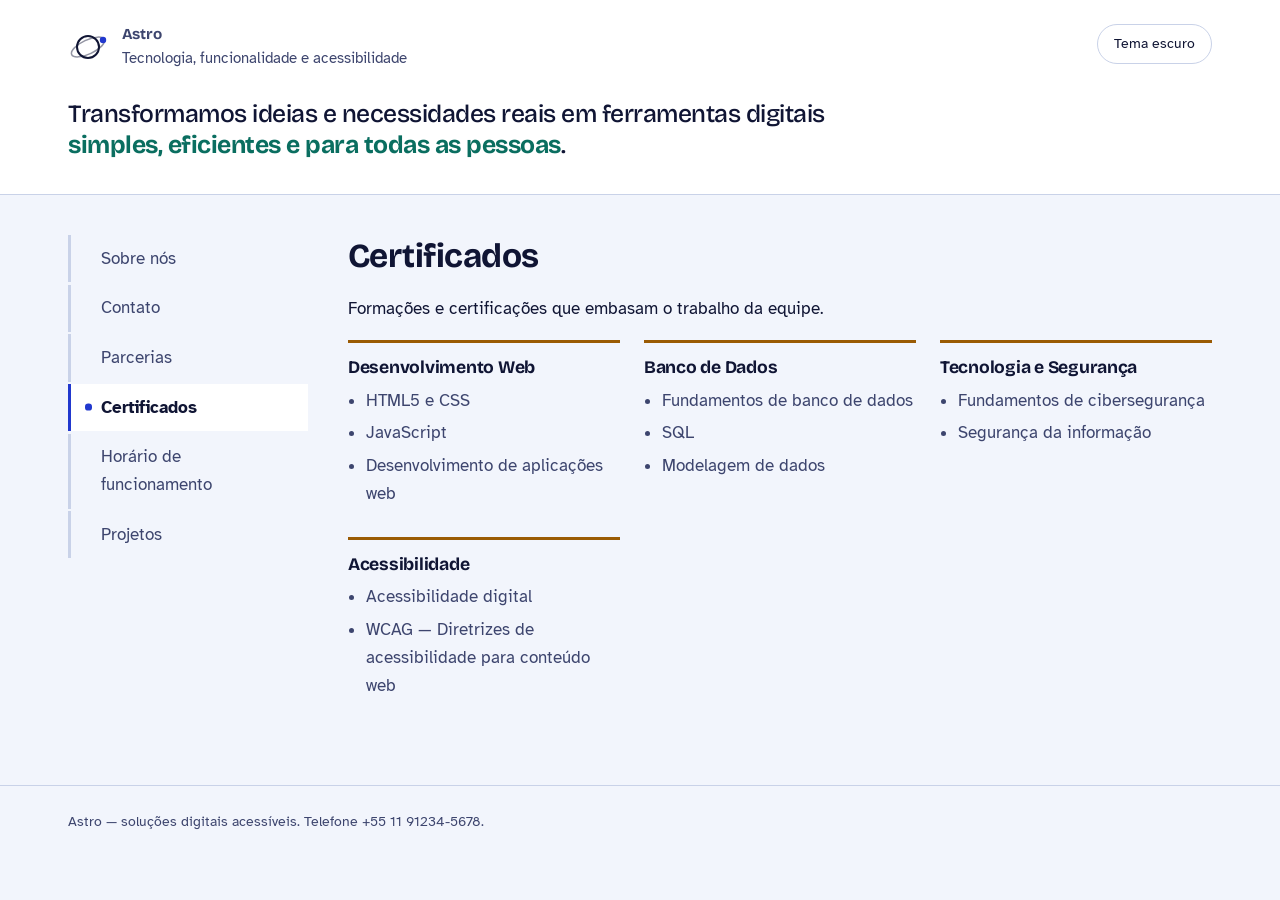
==== certificados.html @ 016fc98c "Primeiro commit" ====
<!DOCTYPE html>
<html lang="pt-BR">
<head>
<meta charset="utf-8">
<meta name="viewport" content="width=device-width, initial-scale=1">
<title>Certificados — Astro</title>
<meta name="description" content="Certificações e formações da equipe Astro.">
<link rel="preconnect" href="https://fonts.googleapis.com">
<link rel="preconnect" href="https://fonts.gstatic.com" crossorigin>
<link href="https://fonts.googleapis.com/css2?family=Atkinson+Hyperlegible:ital,wght@0,400;0,700;1,400&family=Bricolage+Grotesque:opsz,wght@12..96,500;12..96,700&display=swap" rel="stylesheet">
<link rel="stylesheet" href="styles.css">
</head>
<body>
<a class="skip" href="#conteudo">Ir para o conteúdo</a>

<header class="top">
  <div class="top-in">
    <a class="brand" href="index.html">
      <svg width="40" height="40" viewBox="0 0 40 40" role="img" aria-label="Símbolo da Astro: um círculo com um ponto em órbita">
        <circle cx="20" cy="20" r="11" fill="none" stroke="currentColor" stroke-width="2"/>
        <ellipse cx="20" cy="20" rx="18" ry="7" fill="none" stroke="currentColor" stroke-width="1.5" opacity=".45" transform="rotate(-25 20 20)"/>
        <circle cx="35" cy="13" r="3.2" fill="#2138CE"/>
      </svg>
      <div>
        <p class="mark">Astro</p>
        <p>Tecnologia, funcionalidade e acessibilidade</p>
      </div>
    </a>
    <button class="theme-btn" id="theme" type="button" aria-pressed="false">Tema escuro</button>
  </div>
  <div class="wrap" style="padding-bottom:2rem">
    <p class="lede">Transformamos ideias e necessidades reais em ferramentas digitais <b>simples, eficientes e para todas as pessoas</b>.</p>
  </div>
</header>

<div class="wrap">
  <div class="shell">
    <nav class="tabs" aria-label="Seções do site">
      <a href="index.html"><span class="dot"></span>Sobre nós</a>
      <a href="contato.html"><span class="dot"></span>Contato</a>
      <a href="parcerias.html"><span class="dot"></span>Parcerias</a>
      <a href="certificados.html" aria-current="page"><span class="dot"></span>Certificados</a>
      <a href="horario.html"><span class="dot"></span>Horário de funcionamento</a>
      <a href="projetos.html"><span class="dot"></span>Projetos</a>
    </nav>

    <main id="conteudo">
      <h2 class="panel-h">Certificados</h2>
      <p>Formações e certificações que embasam o trabalho da equipe.</p>
      <div class="certs">
        <section>
          <h3>Desenvolvimento Web</h3>
          <ul>
            <li>HTML5 e CSS</li>
            <li>JavaScript</li>
            <li>Desenvolvimento de aplicações web</li>
          </ul>
        </section>
        <section>
          <h3>Banco de Dados</h3>
          <ul>
            <li>Fundamentos de banco de dados</li>
            <li>SQL</li>
            <li>Modelagem de dados</li>
          </ul>
        </section>
        <section>
          <h3>Tecnologia e Segurança</h3>
          <ul>
            <li>Fundamentos de cibersegurança</li>
            <li>Segurança da informação</li>
          </ul>
        </section>
        <section>
          <h3>Acessibilidade</h3>
          <ul>
            <li>Acessibilidade digital</li>
            <li>WCAG — Diretrizes de acessibilidade para conteúdo web</li>
          </ul>
        </section>
      </div>
    </main>
  </div>
</div>

<footer><div>Astro — soluções digitais acessíveis. Telefone +55 11 91234-5678.</div></footer>
<script src="script.js"></script>
</body>
</html>
---- styles.css ----
:root{
  --paper:#F2F5FC;
  --surface:#FFFFFF;
  --ink:#101534;
  --ink-soft:#3D456E;
  --line:#C9D2E8;
  --accent:#2138CE;
  --accent-ink:#FFFFFF;
  --teal:#0A6E60;
  --amber:#9A5B04;
  --focus:#9C1AC7;
}
@media (prefers-color-scheme: dark){
  :root:not([data-theme="light"]){
    --paper:#0A0F22; --surface:#121933; --ink:#EDF0FA; --ink-soft:#AFB8D9;
    --line:#2B355C; --accent:#93A8FF; --accent-ink:#0A0F22; --teal:#4FD3B8;
    --amber:#E8B95F; --focus:#F09CFF;
  }
}
:root[data-theme="dark"]{
  --paper:#0A0F22; --surface:#121933; --ink:#EDF0FA; --ink-soft:#AFB8D9;
  --line:#2B355C; --accent:#93A8FF; --accent-ink:#0A0F22; --teal:#4FD3B8;
  --amber:#E8B95F; --focus:#F09CFF;
}

*{box-sizing:border-box}
html{-webkit-text-size-adjust:100%}
body{
  margin:0;background:var(--paper);color:var(--ink);
  font-family:"Atkinson Hyperlegible","Segoe UI",system-ui,-apple-system,sans-serif;
  font-size:1.0625rem;line-height:1.65;
}
h1,h2,h3,.mark{
  font-family:"Bricolage Grotesque","Atkinson Hyperlegible",system-ui,sans-serif;
  font-weight:700;line-height:1.1;letter-spacing:-0.015em;margin:0;
}
a{color:var(--accent)}
a:hover{text-decoration-thickness:2px}
:focus-visible{outline:3px solid var(--focus);outline-offset:3px;border-radius:2px}

.skip{position:absolute;left:-9999px;top:0;background:var(--ink);color:var(--paper);padding:.7rem 1rem;z-index:10}
.skip:focus{left:.5rem;top:.5rem}

.wrap{max-width:74rem;margin:0 auto;padding:0 1.25rem 4rem}

header.top{border-bottom:1px solid var(--line);background:var(--surface)}
.top-in{
  max-width:74rem;margin:0 auto;padding:1.5rem 1.25rem 1.75rem;
  display:flex;flex-wrap:wrap;gap:1.5rem;align-items:flex-start;justify-content:space-between;
}
.brand{display:flex;gap:.85rem;align-items:center;text-decoration:none;color:inherit}
.brand svg{flex:none}
.mark{font-size:1.9rem}
.brand p{margin:.15rem 0 0;font-size:.95rem;color:var(--ink-soft)}
.theme-btn{
  font:inherit;font-size:.9rem;background:transparent;color:var(--ink);
  border:1.5px solid var(--line);border-radius:999px;padding:.45rem 1rem;cursor:pointer;
}
.theme-btn:hover{border-color:var(--accent);color:var(--accent)}

.lede{
  max-width:52ch;margin:0;font-size:1.55rem;line-height:1.28;
  font-family:"Bricolage Grotesque",sans-serif;font-weight:500;letter-spacing:-0.02em;
}
.lede b{font-weight:700;color:var(--teal)}

.shell{display:grid;grid-template-columns:15rem 1fr;gap:2.5rem;padding-top:2.5rem}
nav.tabs{display:flex;flex-direction:column;gap:.15rem;position:sticky;top:1.5rem;align-self:start}
nav.tabs a{
  font:inherit;text-align:left;color:var(--ink-soft);text-decoration:none;
  border-left:3px solid var(--line);padding:.6rem .9rem;
  display:flex;align-items:baseline;gap:.6rem;
}
nav.tabs a:hover{color:var(--ink);border-left-color:var(--ink-soft)}
nav.tabs a[aria-current="page"]{
  color:var(--ink);font-weight:700;border-left:3px solid var(--accent);background:var(--surface);
}
nav.tabs a .dot{width:.4rem;height:.4rem;border-radius:50%;background:var(--accent);flex:none;opacity:0;transform:translateY(-.15rem)}
nav.tabs a[aria-current="page"] .dot{opacity:1}

main{padding-top:.2rem}
h2.panel-h{font-size:2.1rem;margin-bottom:1.25rem}
p{max-width:62ch}

.pair{display:grid;gap:1.25rem;grid-template-columns:repeat(auto-fit,minmax(16rem,1fr));margin-top:2rem}
.pair section{background:var(--surface);border:1px solid var(--line);padding:1.25rem 1.35rem}
.pair h3{font-size:1.15rem;margin-bottom:.4rem;color:var(--teal)}
.pair p{margin:0;max-width:none}

.partners{list-style:none;margin:0;padding:0;display:grid;gap:0;border-top:1px solid var(--line)}
.partners li{
  border-bottom:1px solid var(--line);padding:1.1rem .2rem;
  display:flex;gap:1rem;align-items:baseline;justify-content:space-between;
  font-size:1.25rem;font-family:"Bricolage Grotesque",sans-serif;font-weight:500;
}
.partners span{font-family:"Atkinson Hyperlegible",sans-serif;font-size:.9rem;font-weight:400;color:var(--ink-soft);text-align:right}

.certs{display:grid;gap:1.5rem;grid-template-columns:repeat(auto-fit,minmax(15rem,1fr))}
.certs section{border-top:3px solid var(--amber);padding-top:.9rem}
.certs h3{font-size:1.1rem;margin-bottom:.6rem}
.certs ul{margin:0;padding-left:1.1rem;color:var(--ink-soft)}
.certs li{margin-bottom:.3rem}

table{border-collapse:collapse;width:100%;max-width:30rem;margin:0 0 1.25rem}
caption{text-align:left;color:var(--ink-soft);font-size:.9rem;padding-bottom:.5rem}
th,td{text-align:left;padding:.65rem .5rem;border-bottom:1px solid var(--line)}
th{font-weight:700}
td{font-variant-numeric:tabular-nums}

.status{display:inline-flex;align-items:center;gap:.55rem;border:1.5px solid var(--line);padding:.4rem .9rem;border-radius:999px;font-size:.95rem}
.status i{width:.6rem;height:.6rem;border-radius:50%;background:var(--ink-soft);flex:none}
.status.open i{background:var(--teal)}
.status.open{border-color:var(--teal);color:var(--teal)}

.projects{list-style:none;margin:0;padding:0;display:grid;gap:1.1rem}
.projects li{background:var(--surface);border:1px solid var(--line);border-left:4px solid var(--accent);padding:1.1rem 1.3rem}
.projects h3{font-size:1.25rem}
.projects p{margin:.3rem 0 0;color:var(--ink-soft)}

.phone{
  display:inline-block;font-family:"Bricolage Grotesque",sans-serif;
  font-size:clamp(1.6rem,5vw,2.4rem);font-weight:700;letter-spacing:-0.02em;
  text-decoration:none;color:var(--ink);border-bottom:4px solid var(--accent);padding-bottom:.15rem;
}
.phone:hover{color:var(--accent)}
.contact-note{margin-top:1.5rem;color:var(--ink-soft)}

footer{border-top:1px solid var(--line);margin-top:1rem}
footer div{max-width:74rem;margin:0 auto;padding:1.5rem 1.25rem;color:var(--ink-soft);font-size:.9rem}

@media (max-width:860px){
  .shell{grid-template-columns:1fr;gap:1.5rem;padding-top:1.5rem}
  nav.tabs{flex-direction:row;position:static;overflow-x:auto;gap:.4rem;padding-bottom:.4rem;border-bottom:1px solid var(--line)}
  nav.tabs a{border-left:0;border-bottom:3px solid transparent;white-space:nowrap;padding:.5rem .6rem}
  nav.tabs a[aria-current="page"]{border-left:0;border-bottom:3px solid var(--accent);background:transparent}
  nav.tabs a .dot{display:none}
  .lede{font-size:1.3rem}
  h2.panel-h{font-size:1.7rem}
}
@media (prefers-reduced-motion:reduce){*{transition:none!important;animation:none!important}}
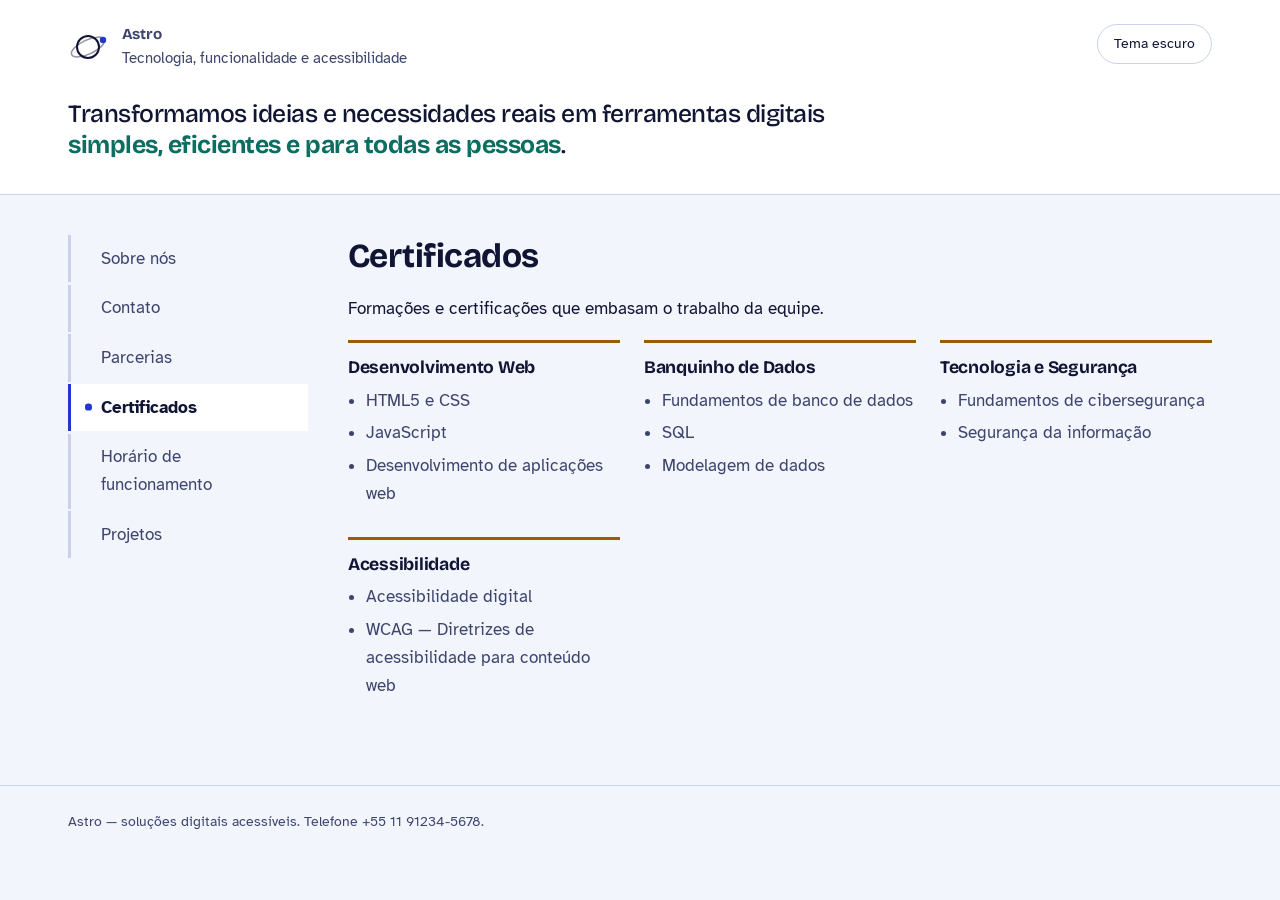
==== commit 34178343: "Update certificados.html" ====
--- a/certificados.html
+++ b/certificados.html
@@ -57,7 +57,7 @@
           </ul>
         </section>
         <section>
-          <h3>Banco de Dados</h3>
+          <h3>Banquinho de Dados</h3>
           <ul>
             <li>Fundamentos de banco de dados</li>
             <li>SQL</li>
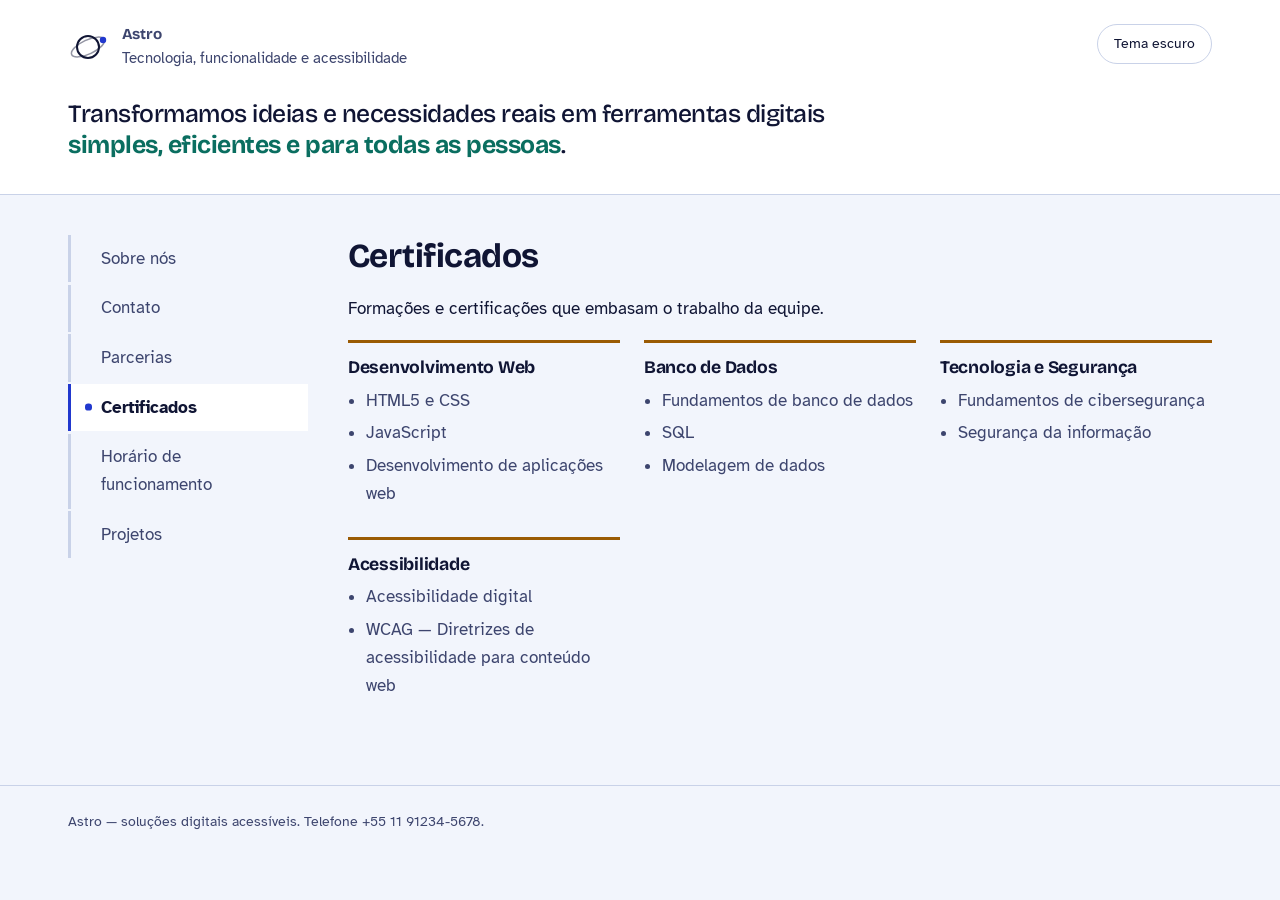
==== commit 7017555a: "Update certificados.html" ====
--- a/certificados.html
+++ b/certificados.html
@@ -57,7 +57,7 @@
           </ul>
         </section>
         <section>
-          <h3>Banquinho de Dados</h3>
+          <h3>Banco de Dados</h3>
           <ul>
             <li>Fundamentos de banco de dados</li>
             <li>SQL</li>
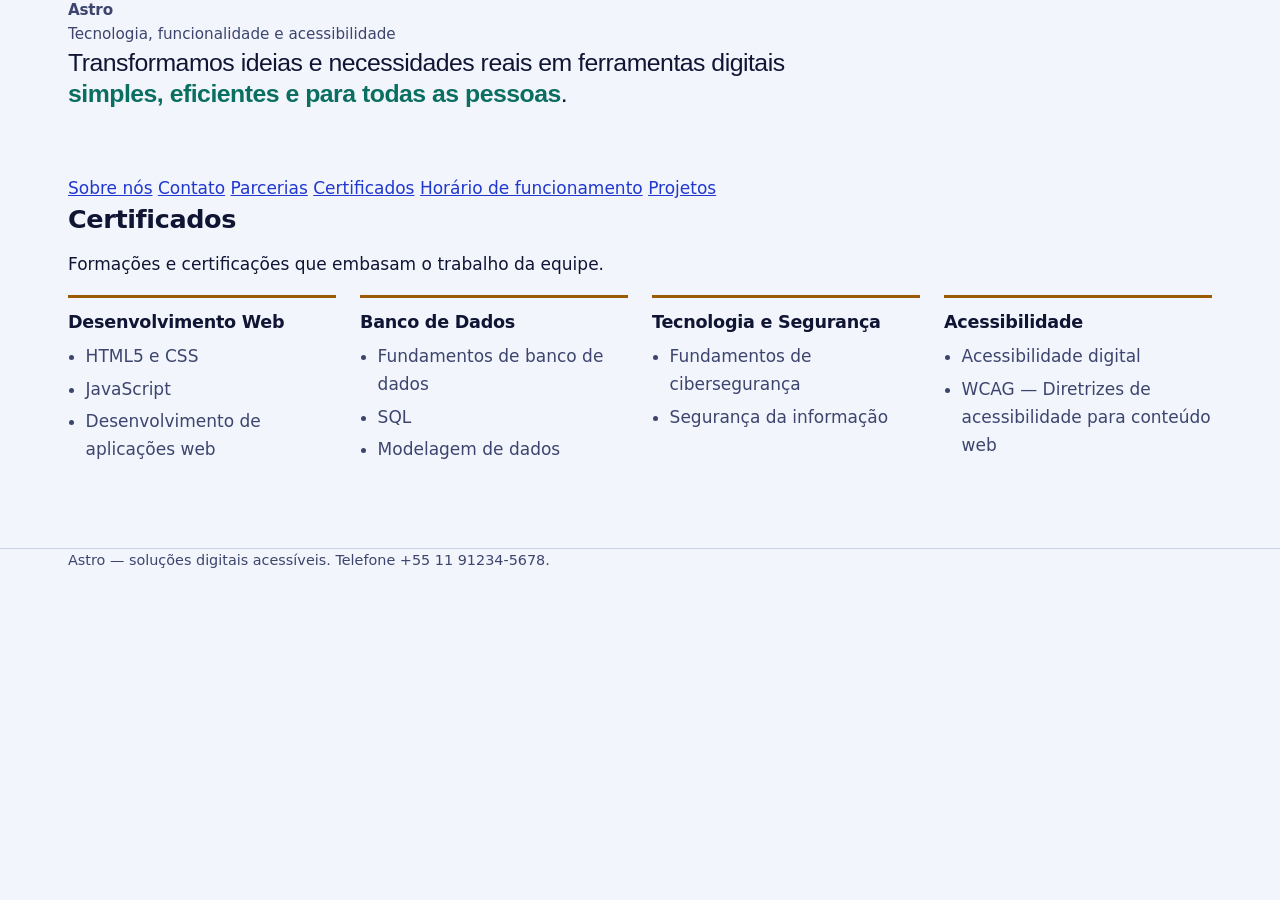
==== commit 4746643a: "Update certificados.html" ====
--- a/certificados.html
+++ b/certificados.html
@@ -5,85 +5,71 @@
 <meta name="viewport" content="width=device-width, initial-scale=1">
 <title>Certificados — Astro</title>
 <meta name="description" content="Certificações e formações da equipe Astro.">
-<link rel="preconnect" href="https://fonts.googleapis.com">
-<link rel="preconnect" href="https://fonts.gstatic.com" crossorigin>
-<link href="https://fonts.googleapis.com/css2?family=Atkinson+Hyperlegible:ital,wght@0,400;0,700;1,400&family=Bricolage+Grotesque:opsz,wght@12..96,500;12..96,700&display=swap" rel="stylesheet">
 <link rel="stylesheet" href="styles.css">
 </head>
 <body>
-<a class="skip" href="#conteudo">Ir para o conteúdo</a>
-
-<header class="top">
-  <div class="top-in">
+ 
+<header>
+  <div class="wrap">
     <a class="brand" href="index.html">
-      <svg width="40" height="40" viewBox="0 0 40 40" role="img" aria-label="Símbolo da Astro: um círculo com um ponto em órbita">
-        <circle cx="20" cy="20" r="11" fill="none" stroke="currentColor" stroke-width="2"/>
-        <ellipse cx="20" cy="20" rx="18" ry="7" fill="none" stroke="currentColor" stroke-width="1.5" opacity=".45" transform="rotate(-25 20 20)"/>
-        <circle cx="35" cy="13" r="3.2" fill="#2138CE"/>
-      </svg>
       <div>
         <p class="mark">Astro</p>
         <p>Tecnologia, funcionalidade e acessibilidade</p>
       </div>
     </a>
-    <button class="theme-btn" id="theme" type="button" aria-pressed="false">Tema escuro</button>
-  </div>
-  <div class="wrap" style="padding-bottom:2rem">
     <p class="lede">Transformamos ideias e necessidades reais em ferramentas digitais <b>simples, eficientes e para todas as pessoas</b>.</p>
   </div>
 </header>
-
+ 
 <div class="wrap">
-  <div class="shell">
-    <nav class="tabs" aria-label="Seções do site">
-      <a href="index.html"><span class="dot"></span>Sobre nós</a>
-      <a href="contato.html"><span class="dot"></span>Contato</a>
-      <a href="parcerias.html"><span class="dot"></span>Parcerias</a>
-      <a href="certificados.html" aria-current="page"><span class="dot"></span>Certificados</a>
-      <a href="horario.html"><span class="dot"></span>Horário de funcionamento</a>
-      <a href="projetos.html"><span class="dot"></span>Projetos</a>
-    </nav>
-
-    <main id="conteudo">
-      <h2 class="panel-h">Certificados</h2>
-      <p>Formações e certificações que embasam o trabalho da equipe.</p>
-      <div class="certs">
-        <section>
-          <h3>Desenvolvimento Web</h3>
-          <ul>
-            <li>HTML5 e CSS</li>
-            <li>JavaScript</li>
-            <li>Desenvolvimento de aplicações web</li>
-          </ul>
-        </section>
-        <section>
-          <h3>Banco de Dados</h3>
-          <ul>
-            <li>Fundamentos de banco de dados</li>
-            <li>SQL</li>
-            <li>Modelagem de dados</li>
-          </ul>
-        </section>
-        <section>
-          <h3>Tecnologia e Segurança</h3>
-          <ul>
-            <li>Fundamentos de cibersegurança</li>
-            <li>Segurança da informação</li>
-          </ul>
-        </section>
-        <section>
-          <h3>Acessibilidade</h3>
-          <ul>
-            <li>Acessibilidade digital</li>
-            <li>WCAG — Diretrizes de acessibilidade para conteúdo web</li>
-          </ul>
-        </section>
-      </div>
-    </main>
-  </div>
+  <nav aria-label="Seções do site">
+    <a href="index.html">Sobre nós</a>
+    <a href="contato.html">Contato</a>
+    <a href="parcerias.html">Parcerias</a>
+    <a href="certificados.html" aria-current="page">Certificados</a>
+    <a href="horario.html">Horário de funcionamento</a>
+    <a href="projetos.html">Projetos</a>
+  </nav>
+ 
+  <main>
+    <h2>Certificados</h2>
+    <p>Formações e certificações que embasam o trabalho da equipe.</p>
+    <div class="certs">
+      <section>
+        <h3>Desenvolvimento Web</h3>
+        <ul>
+          <li>HTML5 e CSS</li>
+          <li>JavaScript</li>
+          <li>Desenvolvimento de aplicações web</li>
+        </ul>
+      </section>
+      <section>
+        <h3>Banco de Dados</h3>
+        <ul>
+          <li>Fundamentos de banco de dados</li>
+          <li>SQL</li>
+          <li>Modelagem de dados</li>
+        </ul>
+      </section>
+      <section>
+        <h3>Tecnologia e Segurança</h3>
+        <ul>
+          <li>Fundamentos de cibersegurança</li>
+          <li>Segurança da informação</li>
+        </ul>
+      </section>
+      <section>
+        <h3>Acessibilidade</h3>
+        <ul>
+          <li>Acessibilidade digital</li>
+          <li>WCAG — Diretrizes de acessibilidade para conteúdo web</li>
+        </ul>
+      </section>
+    </div>
+  </main>
 </div>
-
-<footer><div>Astro — soluções digitais acessíveis. Telefone +55 11 91234-5678.</div></footer>
+ 
+<footer><div class="wrap">Astro — soluções digitais acessíveis. Telefone +55 11 91234-5678.</div></footer>
 <script src="script.js"></script>
 </body>
 </html>
